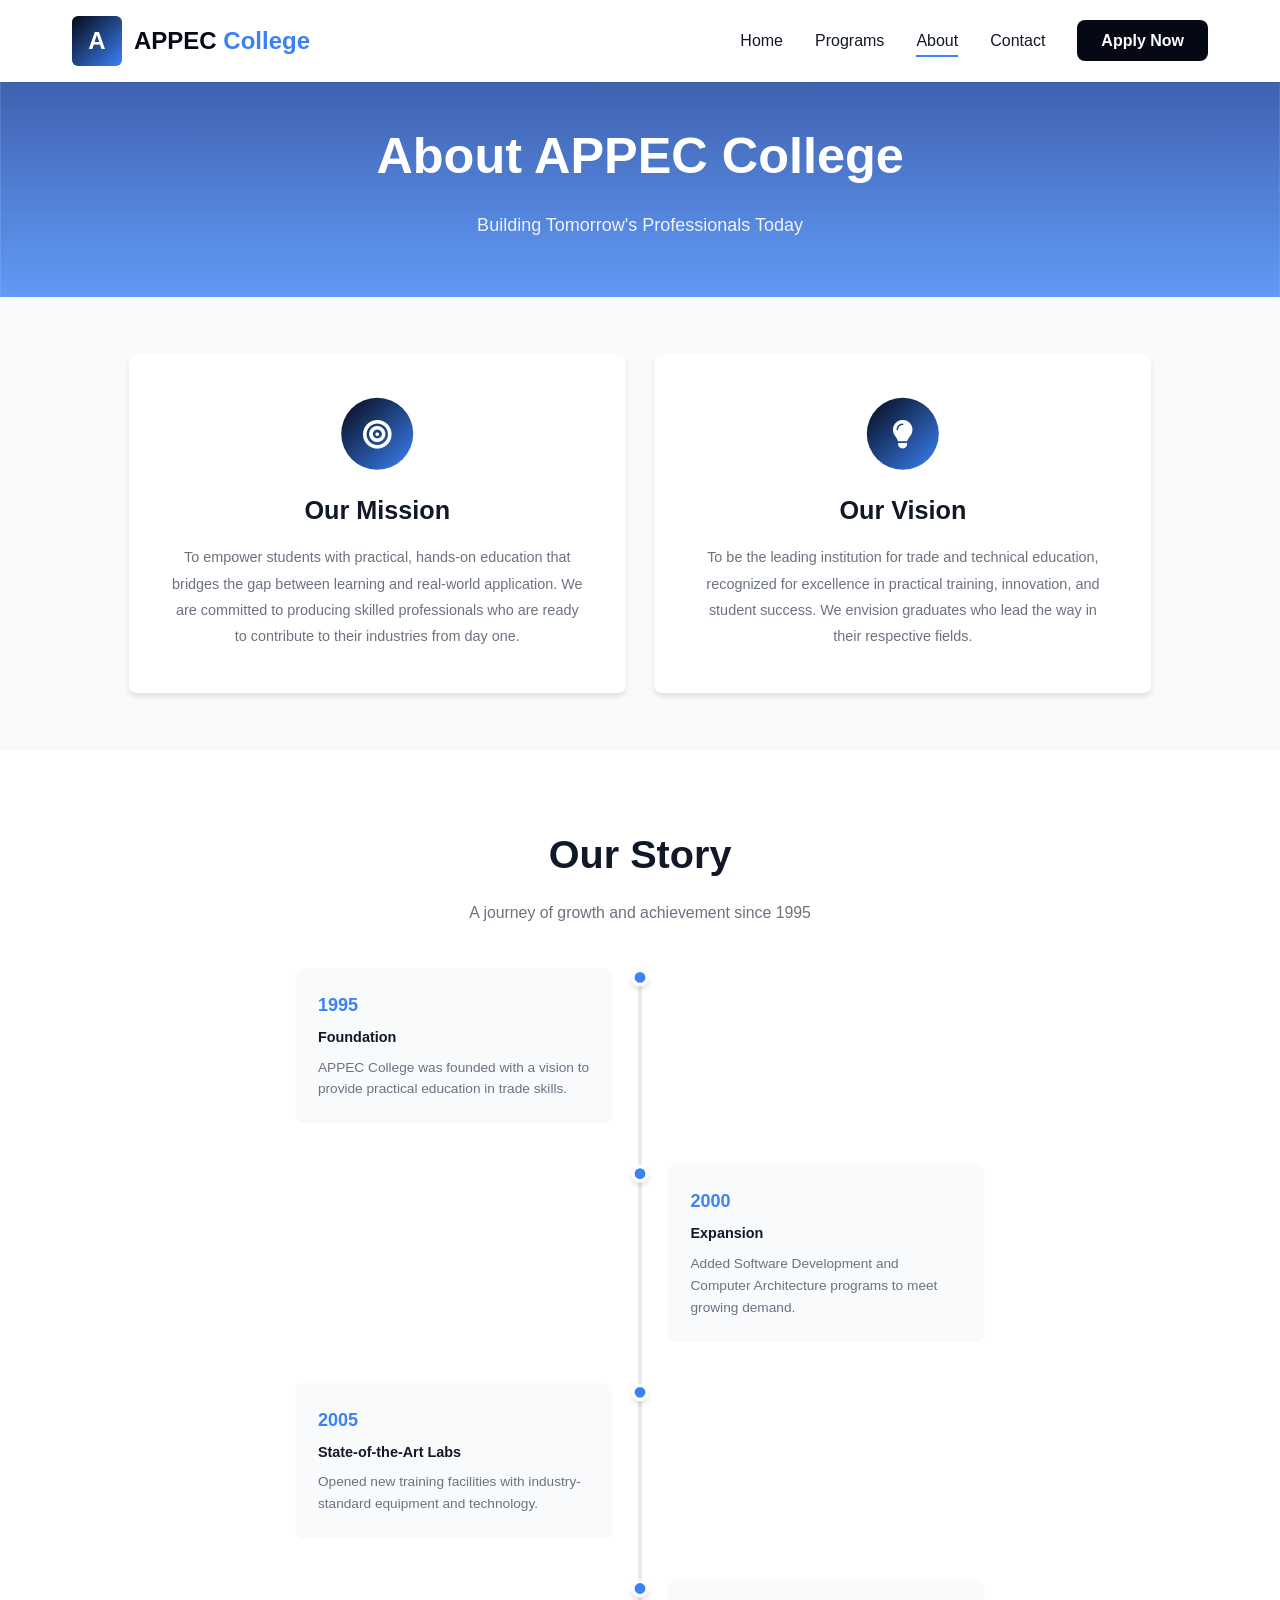
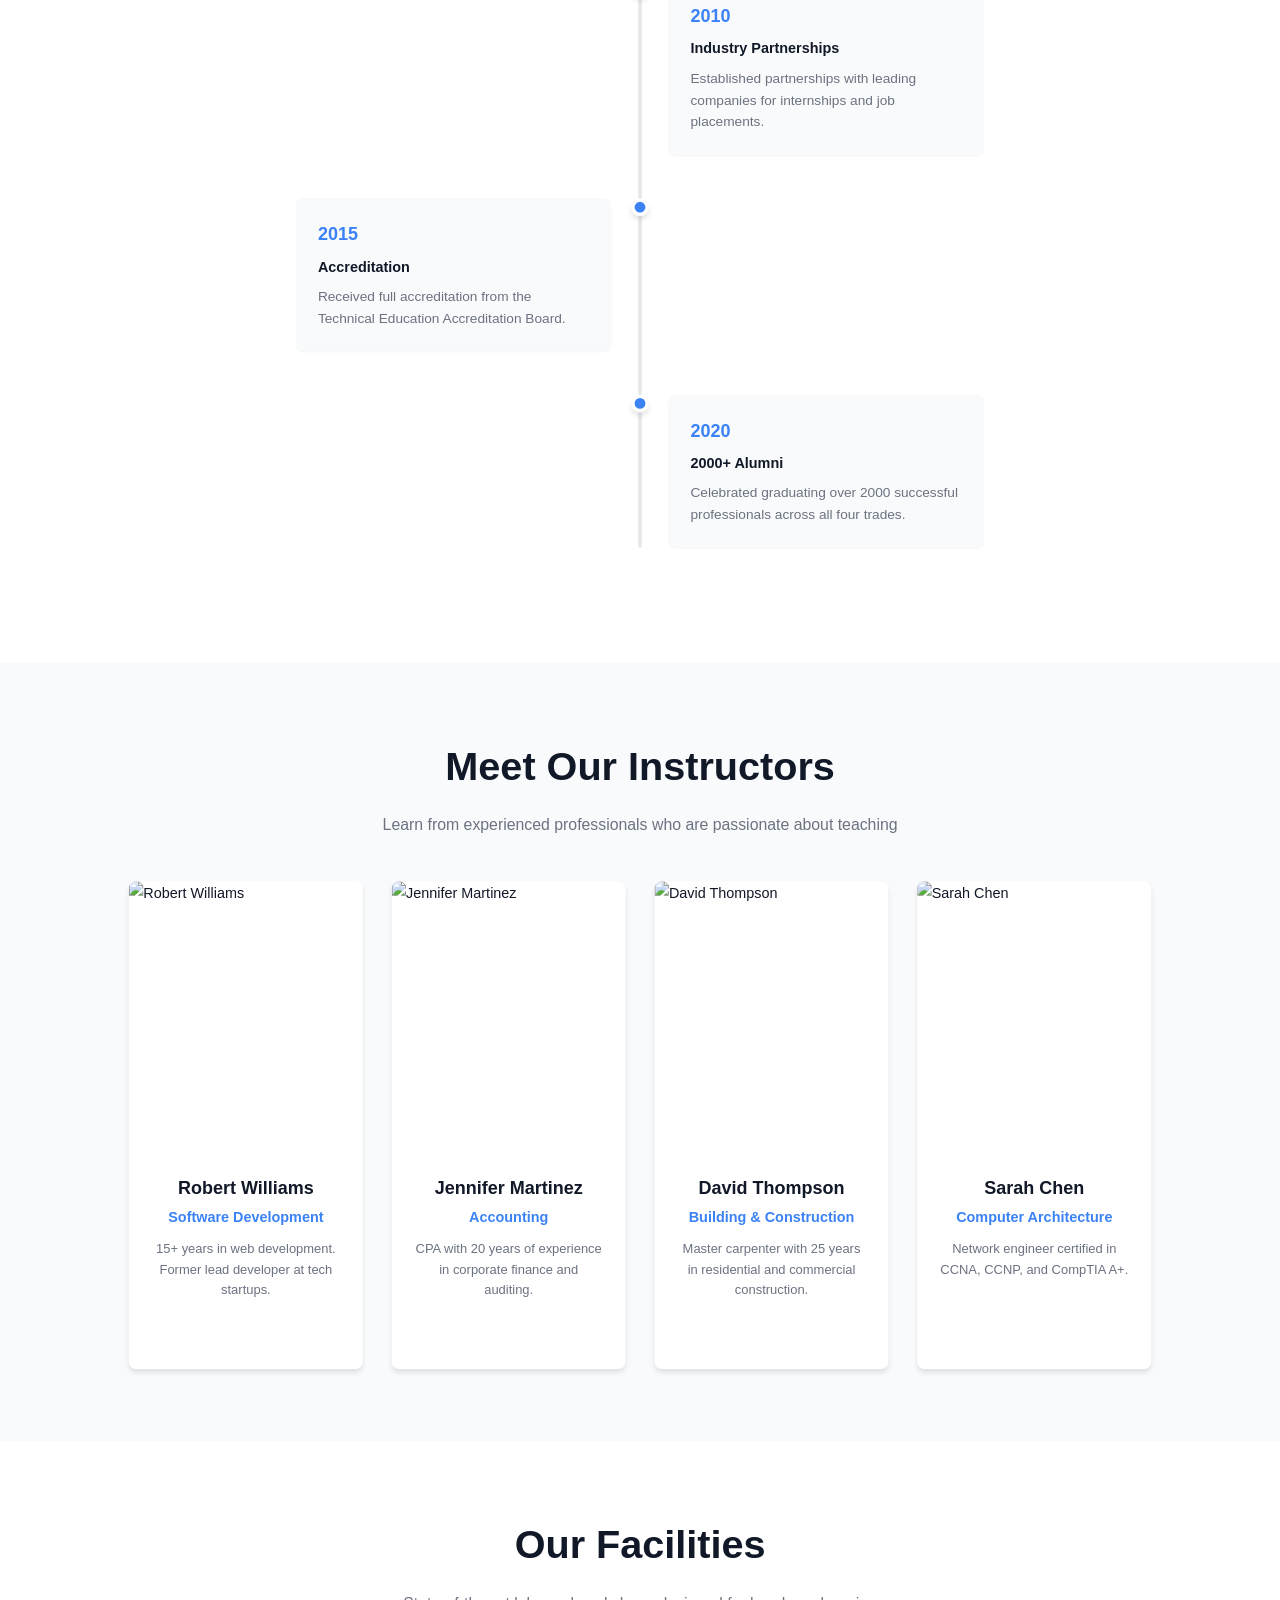
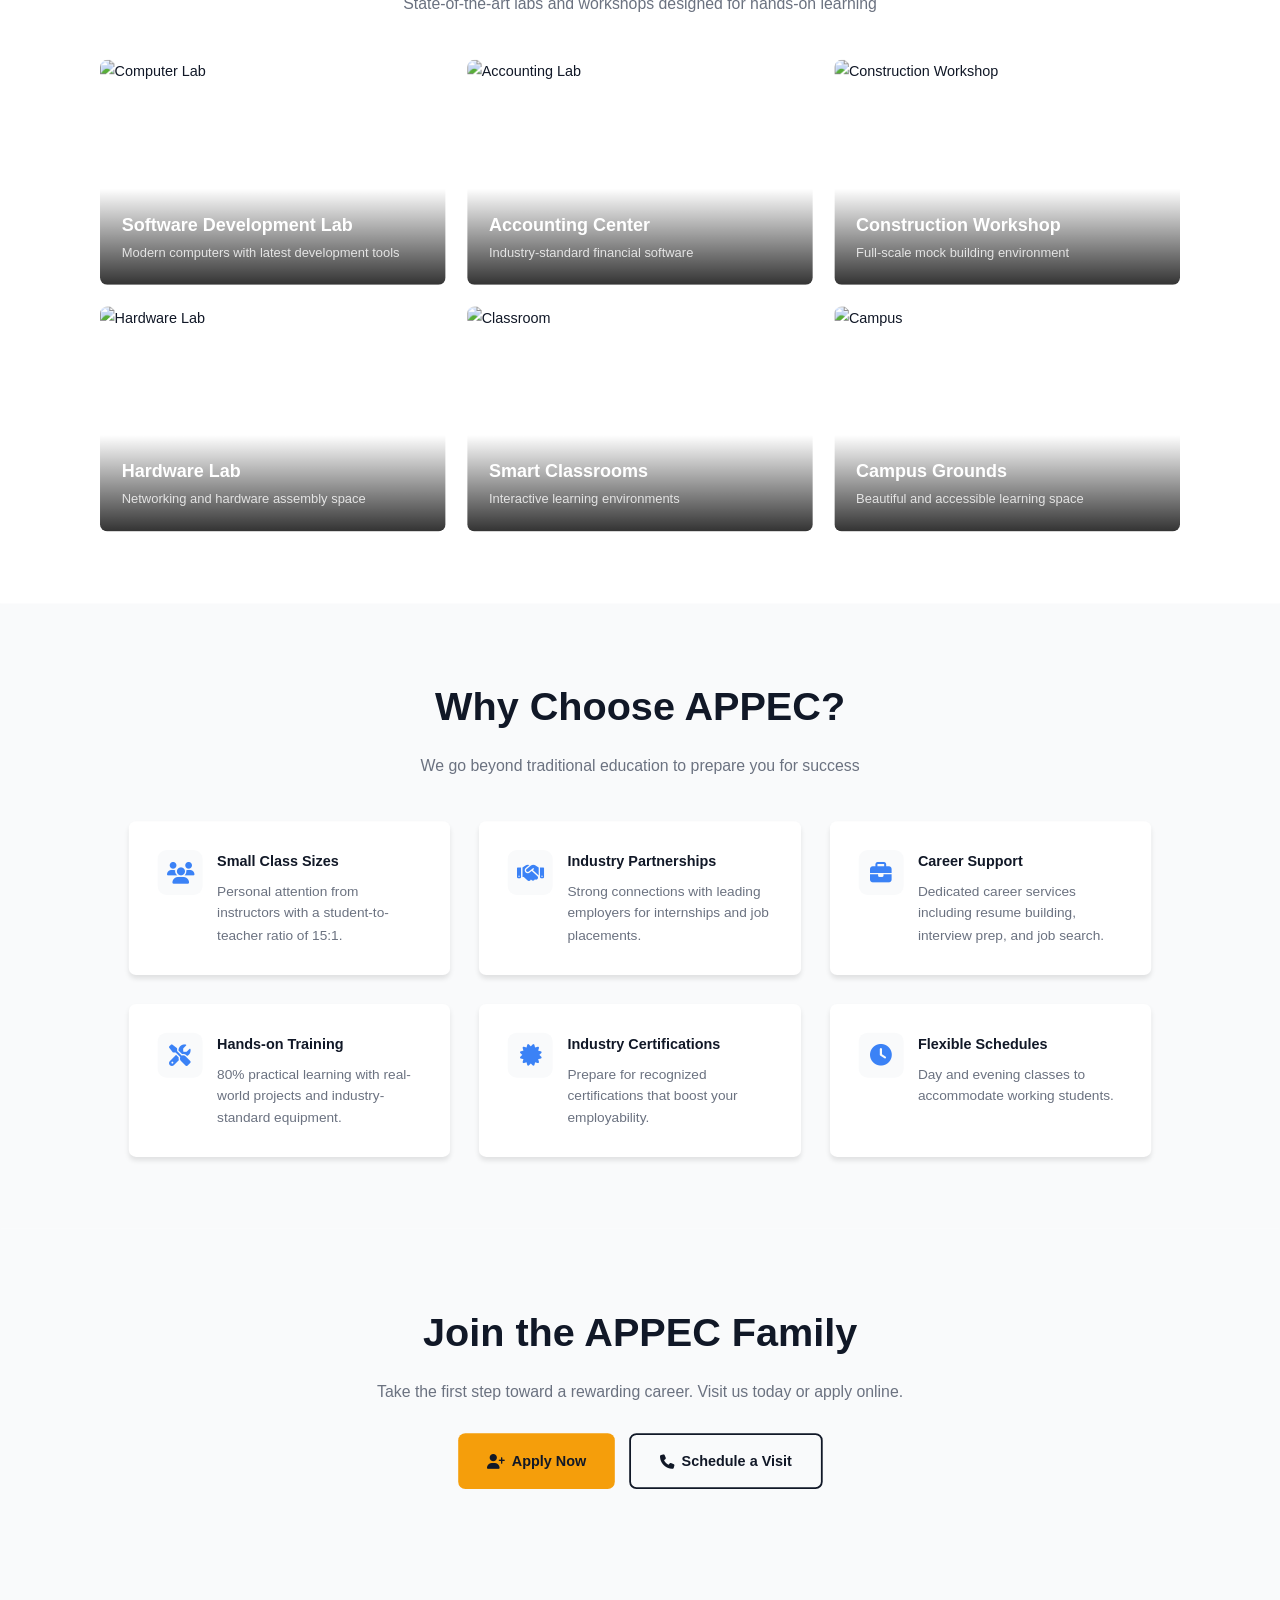
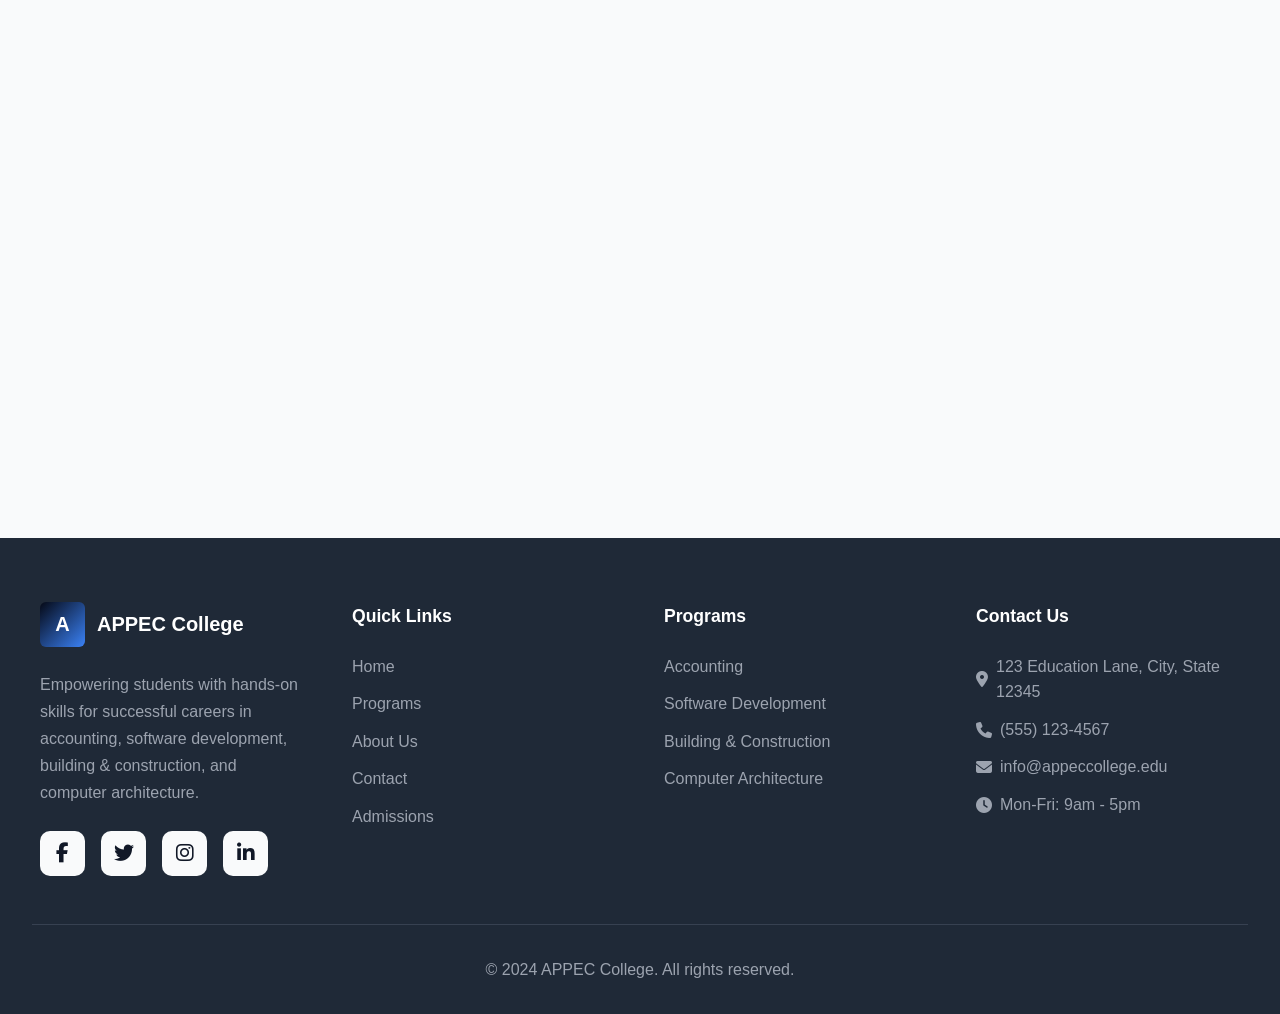
==== about.html @ 2f11b9ee "Add files via upload" ====
<!DOCTYPE html>
<html lang="en">
<head>
    <meta charset="UTF-8">
    <meta name="viewport" content="width=device-width, initial-scale=1.0">
    <title>About Us - APPEC College</title>
    <link rel="stylesheet" href="style.css">
    <link rel="stylesheet" href="https://cdnjs.cloudflare.com/ajax/libs/font-awesome/6.5.1/css/all.min.css">
</head>
<body>
    <!-- Navigation -->
    <nav class="navbar">
        <div class="nav-container">
            <a href="index.html" class="nav-logo">
                <div class="logo-icon">A</div>
                <span class="logo-text">APPEC <span>College</span></span>
            </a>
            <ul class="nav-menu">
                <li><a href="index.html" class="nav-link">Home</a></li>
                <li><a href="programs.html" class="nav-link">Programs</a></li>
                <li><a href="about.html" class="nav-link active">About</a></li>
                <li><a href="contact.html" class="nav-link">Contact</a></li>
                <li><a href="contact.html" class="nav-link nav-cta">Apply Now</a></li>
            </ul>
            <div class="hamburger">
                <span></span>
                <span></span>
                <span></span>
            </div>
        </div>
    </nav>

    <!-- Main Content -->
    <div class="main-content">
    <!-- Page Header -->
    <header class="page-header">
        <h1>About APPEC College</h1>
        <p>Building Tomorrow's Professionals Today</p>
    </header>

    <!-- Mission & Vision -->
    <section class="mission-vision">
        <div class="mv-card animate-on-scroll">
            <div class="mv-icon">
                <i class="fas fa-bullseye"></i>
            </div>
            <h3>Our Mission</h3>
            <p>To empower students with practical, hands-on education that bridges the gap between learning and real-world application. We are committed to producing skilled professionals who are ready to contribute to their industries from day one.</p>
        </div>
        <div class="mv-card animate-on-scroll">
            <div class="mv-icon">
                <i class="fas fa-lightbulb"></i>
            </div>
            <h3>Our Vision</h3>
            <p>To be the leading institution for trade and technical education, recognized for excellence in practical training, innovation, and student success. We envision graduates who lead the way in their respective fields.</p>
        </div>
    </section>

    <!-- Timeline Section -->
    <section class="timeline-section">
        <div class="section-header">
            <h2 class="section-title">Our Story</h2>
            <p class="section-subtitle">A journey of growth and achievement since 1995</p>
        </div>
        <div class="timeline">
            <div class="timeline-item animate-on-scroll">
                <div class="timeline-dot"></div>
                <div class="timeline-content">
                    <div class="timeline-year">1995</div>
                    <h4>Foundation</h4>
                    <p>APPEC College was founded with a vision to provide practical education in trade skills.</p>
                </div>
            </div>
            <div class="timeline-item animate-on-scroll">
                <div class="timeline-dot"></div>
                <div class="timeline-content">
                    <div class="timeline-year">2000</div>
                    <h4>Expansion</h4>
                    <p>Added Software Development and Computer Architecture programs to meet growing demand.</p>
                </div>
            </div>
            <div class="timeline-item animate-on-scroll">
                <div class="timeline-dot"></div>
                <div class="timeline-content">
                    <div class="timeline-year">2005</div>
                    <h4>State-of-the-Art Labs</h4>
                    <p>Opened new training facilities with industry-standard equipment and technology.</p>
                </div>
            </div>
            <div class="timeline-item animate-on-scroll">
                <div class="timeline-dot"></div>
                <div class="timeline-content">
                    <div class="timeline-year">2010</div>
                    <h4>Industry Partnerships</h4>
                    <p>Established partnerships with leading companies for internships and job placements.</p>
                </div>
            </div>
            <div class="timeline-item animate-on-scroll">
                <div class="timeline-dot"></div>
                <div class="timeline-content">
                    <div class="timeline-year">2015</div>
                    <h4>Accreditation</h4>
                    <p>Received full accreditation from the Technical Education Accreditation Board.</p>
                </div>
            </div>
            <div class="timeline-item animate-on-scroll">
                <div class="timeline-dot"></div>
                <div class="timeline-content">
                    <div class="timeline-year">2020</div>
                    <h4>2000+ Alumni</h4>
                    <p>Celebrated graduating over 2000 successful professionals across all four trades.</p>
                </div>
            </div>
        </div>
    </section>

    <!-- Team Section -->
    <section class="team-section">
        <div class="section-header">
            <h2 class="section-title">Meet Our Instructors</h2>
            <p class="section-subtitle">Learn from experienced professionals who are passionate about teaching</p>
        </div>
        <div class="team-grid">
            <!-- Instructor 1 -->
            <div class="team-card animate-on-scroll">
                <div class="team-image">
                    <img src="https://images.unsplash.com/photo-1560250097-0b93528c311a?w=400&q=80" alt="Robert Williams">
                </div>
                <div class="team-info">
                    <h4>Robert Williams</h4>
                    <p class="team-role">Software Development</p>
                    <p class="team-bio">15+ years in web development. Former lead developer at tech startups.</p>
                    <div class="team-social">
                        <a href="#"><i class="fab fa-linkedin-in"></i></a>
                        <a href="#"><i class="fas fa-envelope"></i></a>
                    </div>
                </div>
            </div>

            <!-- Instructor 2 -->
            <div class="team-card animate-on-scroll">
                <div class="team-image">
                    <img src="https://images.unsplash.com/photo-1573496359142-b8d87734a5a2?w=400&q=80" alt="Jennifer Martinez">
                </div>
                <div class="team-info">
                    <h4>Jennifer Martinez</h4>
                    <p class="team-role">Accounting</p>
                    <p class="team-bio">CPA with 20 years of experience in corporate finance and auditing.</p>
                    <div class="team-social">
                        <a href="#"><i class="fab fa-linkedin-in"></i></a>
                        <a href="#"><i class="fas fa-envelope"></i></a>
                    </div>
                </div>
            </div>

            <!-- Instructor 3 -->
            <div class="team-card animate-on-scroll">
                <div class="team-image">
                    <img src="https://images.unsplash.com/photo-1472099645785-5658abf4ff4e?w=400&q=80" alt="David Thompson">
                </div>
                <div class="team-info">
                    <h4>David Thompson</h4>
                    <p class="team-role">Building & Construction</p>
                    <p class="team-bio">Master carpenter with 25 years in residential and commercial construction.</p>
                    <div class="team-social">
                        <a href="#"><i class="fab fa-linkedin-in"></i></a>
                        <a href="#"><i class="fas fa-envelope"></i></a>
                    </div>
                </div>
            </div>

            <!-- Instructor 4 -->
            <div class="team-card animate-on-scroll">
                <div class="team-image">
                    <img src="https://images.unsplash.com/photo-1580489944761-15a19d654956?w=400&q=80" alt="Sarah Chen">
                </div>
                <div class="team-info">
                    <h4>Sarah Chen</h4>
                    <p class="team-role">Computer Architecture</p>
                    <p class="team-bio">Network engineer certified in CCNA, CCNP, and CompTIA A+.</p>
                    <div class="team-social">
                        <a href="#"><i class="fab fa-linkedin-in"></i></a>
                        <a href="#"><i class="fas fa-envelope"></i></a>
                    </div>
                </div>
            </div>
        </div>
    </section>

    <!-- Facilities Section -->
    <section class="facilities-section">
        <div class="section-header">
            <h2 class="section-title">Our Facilities</h2>
            <p class="section-subtitle">State-of-the-art labs and workshops designed for hands-on learning</p>
        </div>
        <div class="facilities-grid">
            <div class="facility-card animate-on-scroll">
                <img src="https://images.unsplash.com/photo-1517694712202-14dd9538aa97?w=600&q=80" alt="Computer Lab">
                <div class="facility-overlay">
                    <h4>Software Development Lab</h4>
                    <p>Modern computers with latest development tools</p>
                </div>
            </div>
            <div class="facility-card animate-on-scroll">
                <img src="https://images.unsplash.com/photo-1551288049-bebda4e38f71?w=600&q=80" alt="Accounting Lab">
                <div class="facility-overlay">
                    <h4>Accounting Center</h4>
                    <p>Industry-standard financial software</p>
                </div>
            </div>
            <div class="facility-card animate-on-scroll">
                <img src="https://images.unsplash.com/photo-1504307651254-35680f356dfd?w=600&q=80" alt="Construction Workshop">
                <div class="facility-overlay">
                    <h4>Construction Workshop</h4>
                    <p>Full-scale mock building environment</p>
                </div>
            </div>
            <div class="facility-card animate-on-scroll">
                <img src="https://images.unsplash.com/photo-1597872200969-2b65d56bd16b?w=600&q=80" alt="Hardware Lab">
                <div class="facility-overlay">
                    <h4>Hardware Lab</h4>
                    <p>Networking and hardware assembly space</p>
                </div>
            </div>
            <div class="facility-card animate-on-scroll">
                <img src="https://images.unsplash.com/photo-1522202176988-66273c2fd55f?w=600&q=80" alt="Classroom">
                <div class="facility-overlay">
                    <h4>Smart Classrooms</h4>
                    <p>Interactive learning environments</p>
                </div>
            </div>
            <div class="facility-card animate-on-scroll">
                <img src="https://images.unsplash.com/photo-1562774053-701939374585?w=600&q=80" alt="Campus">
                <div class="facility-overlay">
                    <h4>Campus Grounds</h4>
                    <p>Beautiful and accessible learning space</p>
                </div>
            </div>
        </div>
    </section>

    <!-- Why Choose APPEC -->
    <section class="why-choose">
        <div class="section-header">
            <h2 class="section-title">Why Choose APPEC?</h2>
            <p class="section-subtitle">We go beyond traditional education to prepare you for success</p>
        </div>
        <div class="why-grid">
            <div class="why-card animate-on-scroll">
                <div class="why-icon">
                    <i class="fas fa-users"></i>
                </div>
                <div class="why-content">
                    <h4>Small Class Sizes</h4>
                    <p>Personal attention from instructors with a student-to-teacher ratio of 15:1.</p>
                </div>
            </div>
            <div class="why-card animate-on-scroll">
                <div class="why-icon">
                    <i class="fas fa-handshake"></i>
                </div>
                <div class="why-content">
                    <h4>Industry Partnerships</h4>
                    <p>Strong connections with leading employers for internships and job placements.</p>
                </div>
            </div>
            <div class="why-card animate-on-scroll">
                <div class="why-icon">
                    <i class="fas fa-briefcase"></i>
                </div>
                <div class="why-content">
                    <h4>Career Support</h4>
                    <p>Dedicated career services including resume building, interview prep, and job search.</p>
                </div>
            </div>
            <div class="why-card animate-on-scroll">
                <div class="why-icon">
                    <i class="fas fa-tools"></i>
                </div>
                <div class="why-content">
                    <h4>Hands-on Training</h4>
                    <p>80% practical learning with real-world projects and industry-standard equipment.</p>
                </div>
            </div>
            <div class="why-card animate-on-scroll">
                <div class="why-icon">
                    <i class="fas fa-certificate"></i>
                </div>
                <div class="why-content">
                    <h4>Industry Certifications</h4>
                    <p>Prepare for recognized certifications that boost your employability.</p>
                </div>
            </div>
            <div class="why-card animate-on-scroll">
                <div class="why-icon">
                    <i class="fas fa-clock"></i>
                </div>
                <div class="why-content">
                    <h4>Flexible Schedules</h4>
                    <p>Day and evening classes to accommodate working students.</p>
                </div>
            </div>
        </div>
    </section>

    <!-- CTA Section -->
    <section class="section" style="background: var(--light-bg);">
        <div class="section-header">
            <h2 class="section-title">Join the APPEC Family</h2>
            <p class="section-subtitle">Take the first step toward a rewarding career. Visit us today or apply online.</p>
            <div style="margin-top: 2rem; display: flex; gap: 1rem; justify-content: center; flex-wrap: wrap;">
                <a href="contact.html" class="btn btn-primary">
                    <i class="fas fa-user-plus"></i> Apply Now
                </a>
                <a href="contact.html" class="btn btn-secondary" style="color: var(--text-dark); border-color: var(--text-dark);">
                    <i class="fas fa-phone"></i> Schedule a Visit
                </a>
            </div>
        </div>
    </section>
    </div>

    <!-- Footer -->
    <footer class="footer">
        <div class="footer-content">
            <div class="footer-about">
                <div class="footer-logo">
                    <div class="logo-icon">A</div>
                    <span class="logo-text">APPEC College</span>
                </div>
                <p>Empowering students with hands-on skills for successful careers in accounting, software development, building & construction, and computer architecture.</p>
                <div class="social-links">
                    <a href="#" class="social-link"><i class="fab fa-facebook-f"></i></a>
                    <a href="#" class="social-link"><i class="fab fa-twitter"></i></a>
                    <a href="#" class="social-link"><i class="fab fa-instagram"></i></a>
                    <a href="#" class="social-link"><i class="fab fa-linkedin-in"></i></a>
                </div>
            </div>
            <div class="footer-links">
                <h4>Quick Links</h4>
                <ul>
                    <li><a href="index.html">Home</a></li>
                    <li><a href="programs.html">Programs</a></li>
                    <li><a href="about.html">About Us</a></li>
                    <li><a href="contact.html">Contact</a></li>
                    <li><a href="contact.html">Admissions</a></li>
                </ul>
            </div>
            <div class="footer-links">
                <h4>Programs</h4>
                <ul>
                    <li><a href="programs.html#accounting">Accounting</a></li>
                    <li><a href="programs.html#software">Software Development</a></li>
                    <li><a href="programs.html#construction">Building & Construction</a></li>
                    <li><a href="programs.html#architecture">Computer Architecture</a></li>
                </ul>
            </div>
            <div class="footer-contact">
                <h4>Contact Us</h4>
                <p><i class="fas fa-map-marker-alt"></i> 123 Education Lane, City, State 12345</p>
                <p><i class="fas fa-phone"></i> (555) 123-4567</p>
                <p><i class="fas fa-envelope"></i> info@appeccollege.edu</p>
                <p><i class="fas fa-clock"></i> Mon-Fri: 9am - 5pm</p>
            </div>
        </div>
        <div class="footer-bottom">
            <p>&copy; 2024 APPEC College. All rights reserved.</p>
        </div>
    </footer>

    <script src="script.js"></script>
</body>
</html>
---- style.css ----
/* ========================================
   APPEC College - Global Styles
   ======================================== */

/* CSS Variables */
:root {
    --primary-color: #050916;
    --secondary-color: #3b82f6;
    --accent-color: #f59e0b;
    --success-color: #10b981;
    --danger-color: #ef4444;
    --dark-bg: #1f2937;
    --light-bg: #f9fafb;
    --white: #ffffff;
    --text-dark: #111827;
    --text-light: #6b7280;
    --border-color: #e5e7eb;
    --shadow-sm: 0 1px 2px rgba(0, 0, 0, 0.05);
    --shadow-md: 0 4px 6px rgba(0, 0, 0, 0.1);
    --shadow-lg: 0 10px 15px rgba(0, 0, 0, 0.1);
    --shadow-xl: 0 20px 25px rgba(0, 0, 0, 0.15);
    --transition: all 0.3s ease;
    --font-primary: 'Segoe UI', Tahoma, Geneva, Verdana, sans-serif;
    --max-width: 1200px;
}

/* Reset & Base */
* {
    margin: 0;
    padding: 0;
    box-sizing: border-box;
}

html {
    scroll-behavior: smooth;
}

/* Main content wrapper for scaling */
.main-content {
    transform: scale(0.9);
    transform-origin: top center;
    width: 111.11%; /* Inverse of 0.9 to fill the container */
    margin-left: -5.555%; /* Center the scaled content */
}

body {
    font-family: var(--font-primary);
    line-height: 1.6;
    color: var(--text-dark);
    background-color: var(--light-bg);
    overflow-x: hidden;
}

a {
    text-decoration: none;
    color: inherit;
    transition: var(--transition);
}

ul {
    list-style: none;
}

img {
    max-width: 100%;
    height: auto;
    display: block;
}

button, input, textarea, select {
    font-family: inherit;
    font-size: inherit;
}

/* ========================================
   Navigation
   ======================================== */
.navbar {
    position: fixed;
    top: 0;
    left: 0;
    right: 0;
    z-index: 1000;
    background: var(--white);
    box-shadow: var(--shadow-sm);
    transition: var(--transition);
}

.navbar.scrolled {
    box-shadow: var(--shadow-lg);
}

.nav-container {
    max-width: var(--max-width);
    margin: 0 auto;
    padding: 1rem 2rem;
    display: flex;
    justify-content: space-between;
    align-items: center;
}

.nav-logo {
    display: flex;
    align-items: center;
    gap: 0.75rem;
}

.logo-icon {
    width: 50px;
    height: 50px;
    background: linear-gradient(135deg, var(--primary-color), var(--secondary-color));
    border-radius: 6px;
    display: flex;
    align-items: center;
    justify-content: center;
    color: var(--white);
    font-weight: bold;
    font-size: 1.5rem;
}

.logo-text {
    font-size: 1.5rem;
    font-weight: 700;
    color: var(--primary-color);
}

.logo-text span {
    color: var(--secondary-color);
}

.nav-menu {
    display: flex;
    align-items: center;
    gap: 2rem;
}

.nav-link {
    font-weight: 500;
    color: var(--text-dark);
    position: relative;
    padding: 0.5rem 0;
}

.nav-link::after {
    content: '';
    position: absolute;
    bottom: 0;
    left: 0;
    width: 0;
    height: 2px;
    background: var(--secondary-color);
    transition: var(--transition);
}

.nav-link:hover::after,
.nav-link.active::after {
    width: 100%;
}

.nav-link:hover {
    color: var(--secondary-color);
}

.nav-cta {
    background: var(--primary-color);
    color: var(--white) !important;
    padding: 0.75rem 1.5rem;
    border-radius: 8px;
    font-weight: 600;
}

.nav-cta:hover {
    background: var(--secondary-color);
    transform: translateY(-2px);
}

.nav-cta::after {
    display: none;
}

/* Hamburger Menu */
.hamburger {
    display: none;
    flex-direction: column;
    gap: 5px;
    cursor: pointer;
    padding: 10px;
    z-index: 1001;
}

.hamburger span {
    width: 25px;
    height: 3px;
    background: var(--text-dark);
    border-radius: 3px;
    transition: var(--transition);
}

.hamburger.active span:nth-child(1) {
    transform: rotate(45deg) translate(5px, 5px);
}

.hamburger.active span:nth-child(2) {
    opacity: 0;
}

.hamburger.active span:nth-child(3) {
    transform: rotate(-45deg) translate(5px, -5px);
}

/* ========================================
   Hero Section
   ======================================== */
.hero {
    min-height: 100vh;
    position: relative;
    display: flex;
    align-items: center;
    justify-content: center;
    text-align: center;
    padding: 6rem 2rem 4rem;
    overflow: hidden;
}

/* Hero Background Slider */
.hero-slider {
    position: absolute;
    top: 0;
    left: 0;
    width: 100%;
    height: 100%;
    z-index: -1;
}

.hero-slide {
    position: absolute;
    top: 0;
    left: 0;
    width: 100%;
    height: 100%;
    background-size: cover;
    background-position: center;
    opacity: 0;
    animation: slideChange 12s infinite;
}

.hero-slide:nth-child(1) {
    animation-delay: 0s;
}

.hero-slide:nth-child(2) {
    animation-delay: 3s;
}

.hero-slide:nth-child(3) {
    animation-delay: 6s;
}

.hero-slide:nth-child(4) {
    animation-delay: 9s;
}

.hero-slide::after {
    content: '';
    position: absolute;
    top: 0;
    left: 0;
    width: 100%;
    height: 100%;
    background: linear-gradient(rgba(30, 58, 138, 0.85), rgba(59, 130, 246, 0.75));
}

@keyframes slideChange {
    0%, 25% {
        opacity: 1;
    }
    30%, 100% {
        opacity: 0;
    }
}

.hero-content {
    max-width: 900px;
    color: var(--white);
}

.hero-title {
    font-size: clamp(2.5rem, 5vw, 4rem);
    font-weight: 800;
    margin-bottom: 1.5rem;
    line-height: 1.2;
    animation: fadeInUp 0.8s ease;
}

.hero-subtitle {
    font-size: clamp(1.1rem, 2vw, 1.5rem);
    margin-bottom: 2.5rem;
    opacity: 0.95;
    animation: fadeInUp 0.8s ease 0.2s both;
}

.hero-buttons {
    display: flex;
    gap: 1rem;
    justify-content: center;
    flex-wrap: wrap;
    animation: fadeInUp 0.8s ease 0.4s both;
}

.btn {
    display: inline-flex;
    align-items: center;
    gap: 0.5rem;
    padding: 1rem 2rem;
    border-radius: 8px;
    font-weight: 600;
    font-size: 1rem;
    cursor: pointer;
    border: none;
    transition: var(--transition);
}

.btn-primary {
    background: var(--accent-color);
    color: var(--text-dark);
}

.btn-primary:hover {
    background: #d97706;
    transform: translateY(-3px);
    box-shadow: var(--shadow-lg);
}

.btn-secondary {
    background: transparent;
    color: var(--white);
    border: 2px solid var(--white);
}

.btn-secondary:hover {
    background: var(--white);
    color: var(--primary-color);
    transform: translateY(-3px);
}

/* ========================================
   Animations
   ======================================== */
@keyframes fadeInUp {
    from {
        opacity: 0;
        transform: translateY(30px);
    }
    to {
        opacity: 1;
        transform: translateY(0);
    }
}

@keyframes fadeIn {
    from {
        opacity: 0;
    }
    to {
        opacity: 1;
    }
}

@keyframes scaleIn {
    from {
        opacity: 0;
        transform: scale(0.8);
    }
    to {
        opacity: 1;
        transform: scale(1);
    }
}

@keyframes float {
    0%, 100% {
        transform: translateY(0);
    }
    50% {
        transform: translateY(-10px);
    }
}

@keyframes pulse {
    0%, 100% {
        transform: scale(1);
    }
    50% {
        transform: scale(1.05);
    }
}

@keyframes shimmer {
    0% {
        background-position: -200% 0;
    }
    100% {
        background-position: 200% 0;
    }
}

/* Image hover animation */
.img-hover-zoom {
    overflow: hidden;
}

.img-hover-zoom img {
    transition: transform 0.5s ease;
}

.img-hover-zoom:hover img {
    transform: scale(1.1);
}

/* Image entrance animation */
.img-animate {
    animation: scaleIn 0.6s ease forwards;
    opacity: 0;
}

.img-animate-delay-1 {
    animation-delay: 0.2s;
}

.img-animate-delay-2 {
    animation-delay: 0.4s;
}

.img-animate-delay-3 {
    animation-delay: 0.6s;
}

.img-animate-delay-4 {
    animation-delay: 0.8s;
}

/* Author image animation */
.author-image {
    transition: var(--transition);
}

.author-image:hover {
    transform: scale(1.1);
    box-shadow: 0 8px 20px rgba(0, 0, 0, 0.2);
}

/* Trade card image animation */
.trade-icon {
    transition: var(--transition);
}

.trade-card:hover .trade-icon {
    animation: pulse 0.5s ease;
}

/* Hero content animation */
.hero-content {
    animation: fadeInUp 0.8s ease;
}

/* Section animations */
.section-header {
    animation: fadeInUp 0.6s ease;
}

.trade-card {
    animation: fadeInUp 0.6s ease backwards;
}

.trade-card:nth-child(1) { animation-delay: 0.1s; }
.trade-card:nth-child(2) { animation-delay: 0.2s; }
.trade-card:nth-child(3) { animation-delay: 0.3s; }
.trade-card:nth-child(4) { animation-delay: 0.4s; }

/* Testimonial image animation */
.testimonial-card {
    animation: fadeIn 0.6s ease;
}

.author-image {
    animation: scaleIn 0.5s ease backwards;
}

/* Stats animation */
.stat-item {
    animation: fadeInUp 0.6s ease backwards;
}

.stat-item:nth-child(1) { animation-delay: 0.1s; }
.stat-item:nth-child(2) { animation-delay: 0.2s; }
.stat-item:nth-child(3) { animation-delay: 0.3s; }
.stat-item:nth-child(4) { animation-delay: 0.4s; }

/* ========================================
   Trade Cards
   ======================================== */
.section {
    padding: 5rem 2rem;
}

.section-header {
    text-align: center;
    max-width: 700px;
    margin: 0 auto 3rem;
}

.section-title {
    font-size: clamp(2rem, 4vw, 2.75rem);
    color: var(--text-dark);
    margin-bottom: 1rem;
}

.section-subtitle {
    color: var(--text-light);
    font-size: 1.1rem;
}

.trade-cards {
    max-width: var(--max-width);
    margin: 0 auto;
    display: grid;
    grid-template-columns: repeat(auto-fit, minmax(280px, 1fr));
    gap: 2rem;
}

.trade-card {
    background: var(--white);
    border-radius: 8px;
    padding: 2rem;
    text-align: center;
    box-shadow: var(--shadow-md);
    transition: var(--transition);
    cursor: pointer;
    position: relative;
    overflow: hidden;
}

.trade-card::before {
    content: '';
    position: absolute;
    top: 0;
    left: 0;
    right: 0;
    height: 4px;
    background: linear-gradient(90deg, var(--primary-color), var(--secondary-color));
    transform: scaleX(0);
    transition: var(--transition);
}

.trade-card:hover {
    transform: translateY(-10px) scale(1.02);
    box-shadow: var(--shadow-xl);
}

.trade-card:hover::before {
    transform: scaleX(1);
}

.trade-icon {
    width: 80px;
    height: 80px;
    margin: 0 auto 1.5rem;
    background: var(--light-bg);
    border-radius: 50%;
    display: flex;
    align-items: center;
    justify-content: center;
    font-size: 2rem;
    transition: var(--transition);
}

.trade-card:hover .trade-icon {
    background: var(--primary-color);
    color: var(--white);
}

.trade-card.accounting .trade-icon { color: #059669; }
.trade-card.software .trade-icon { color: #7c3aed; }
.trade-card.construction .trade-icon { color: #dc2626; }
.trade-card.architecture .trade-icon { color: #0891b2; }

.trade-card:hover .trade-icon {
    background: var(--primary-color);
    color: var(--white) !important;
}

.trade-name {
    font-size: 1.5rem;
    font-weight: 700;
    margin-bottom: 0.75rem;
    color: var(--text-dark);
}

.trade-tagline {
    color: var(--text-light);
    margin-bottom: 1.5rem;
}

.trade-link {
    color: var(--secondary-color);
    font-weight: 600;
    display: inline-flex;
    align-items: center;
    gap: 0.5rem;
}

.trade-link:hover {
    gap: 0.75rem;
}

/* ========================================
   Testimonials
   ======================================== */
.testimonials {
    background: var(--white);
}

.testimonial-slider {
    max-width: 900px;
    margin: 0 auto;
    position: relative;
    overflow: hidden;
}

.testimonial-track {
    display: flex;
    transition: transform 0.5s ease;
}

.testimonial-card {
    min-width: 100%;
    padding: 3rem;
    text-align: center;
}

.testimonial-content {
    background: var(--light-bg);
    border-radius: 8px;
    padding: 2.5rem;
    position: relative;
}

.testimonial-content::before {
    content: '"';
    font-size: 6rem;
    color: var(--secondary-color);
    opacity: 0.2;
    position: absolute;
    top: 0;
    left: 2rem;
    font-family: Georgia, serif;
}

.testimonial-text {
    font-size: 1.25rem;
    color: var(--text-dark);
    font-style: italic;
    margin-bottom: 1.5rem;
    position: relative;
    z-index: 1;
}

.testimonial-author {
    display: flex;
    align-items: center;
    justify-content: center;
    gap: 1rem;
}

.author-image {
    width: 60px;
    height: 60px;
    border-radius: 50%;
    object-fit: cover;
    border: 3px solid var(--secondary-color);
}

.author-info h4 {
    font-size: 1.1rem;
    color: var(--text-dark);
}

.author-info span {
    color: var(--secondary-color);
    font-size: 0.9rem;
}

.testimonial-controls {
    display: flex;
    justify-content: center;
    gap: 1rem;
    margin-top: 2rem;
}

.testimonial-dot {
    width: 12px;
    height: 12px;
    border-radius: 50%;
    background: var(--border-color);
    cursor: pointer;
    transition: var(--transition);
}

.testimonial-dot.active {
    background: var(--secondary-color);
    transform: scale(1.2);
}

/* ========================================
   Trade Gallery Section
   ======================================== */
.trade-gallery {
    background: var(--white);
}

.gallery-grid {
    max-width: var(--max-width);
    margin: 0 auto;
    display: grid;
    grid-template-columns: repeat(auto-fit, minmax(250px, 1fr));
    gap: 1.5rem;
}

.gallery-item {
    position: relative;
    border-radius: 8px;
    overflow: hidden;
    height: 250px;
    cursor: pointer;
}

.gallery-item img {
    width: 100%;
    height: 100%;
    object-fit: cover;
    transition: transform 0.5s ease;
}

.gallery-item:hover img {
    transform: scale(1.1);
}

.gallery-overlay {
    position: absolute;
    bottom: 0;
    left: 0;
    right: 0;
    background: linear-gradient(transparent, rgba(0, 0, 0, 0.8));
    padding: 1.5rem;
    color: var(--white);
    transform: translateY(100%);
    transition: transform 0.3s ease;
}

.gallery-item:hover .gallery-overlay {
    transform: translateY(0);
}

.gallery-overlay h4 {
    font-size: 1.25rem;
    margin-bottom: 0.25rem;
}

/* ========================================
   Stats Section
   ======================================== */
.stats {
    background: linear-gradient(135deg, var(--primary-color), var(--secondary-color));
    padding: 4rem 2rem;
}

.stats-grid {
    max-width: var(--max-width);
    margin: 0 auto;
    display: grid;
    grid-template-columns: repeat(auto-fit, minmax(200px, 1fr));
    gap: 2rem;
    text-align: center;
}

.stat-item {
    color: var(--white);
}

.stat-icon {
    font-size: 2.5rem;
    margin-bottom: 1rem;
    opacity: 0.9;
}

.stat-number {
    font-size: 3rem;
    font-weight: 800;
    margin-bottom: 0.5rem;
}

.stat-label {
    font-size: 1.1rem;
    opacity: 0.9;
}

/* ========================================
   Programs Page
   ======================================== */
.page-header {
    background: linear-gradient(rgba(30, 58, 138, 0.9), rgba(59, 130, 246, 0.8)),
                url('https://images.unsplash.com/photo-1517694712202-14dd9538aa97?w=1920&q=80') center/cover;
    padding: 8rem 2rem 4rem;
    text-align: center;
    color: var(--white);
}

.page-header h1 {
    font-size: clamp(2.5rem, 5vw, 3.5rem);
    margin-bottom: 1rem;
}

.page-header p {
    font-size: 1.25rem;
    opacity: 0.9;
}

.programs-section {
    max-width: var(--max-width);
    margin: 0 auto;
    padding: 4rem 2rem;
}

.program-card {
    background: var(--white);
    border-radius: 8px;
    overflow: hidden;
    box-shadow: var(--shadow-lg);
    margin-bottom: 4rem;
}

.program-card:nth-child(even) {
    direction: rtl;
}

.program-card:nth-child(even) > * {
    direction: ltr;
}

.program-header {
    display: grid;
    grid-template-columns: 1fr 1fr;
    gap: 0;
}

.program-image {
    height: 400px;
    overflow: hidden;
}

.program-image img {
    width: 100%;
    height: 100%;
    object-fit: cover;
    transition: var(--transition);
}

.program-card:hover .program-image img {
    transform: scale(1.05);
}

.program-content {
    padding: 3rem;
}

.program-title {
    display: flex;
    align-items: center;
    gap: 1rem;
    font-size: 2rem;
    margin-bottom: 1.5rem;
    color: var(--text-dark);
}

.program-icon {
    width: 60px;
    height: 60px;
    background: var(--light-bg);
    border-radius: 8px;
    display: flex;
    align-items: center;
    justify-content: center;
    font-size: 1.75rem;
}

.program-description {
    color: var(--text-light);
    margin-bottom: 2rem;
    line-height: 1.8;
}

/* Accordion */
.accordion {
    margin-bottom: 2rem;
}

.accordion-item {
    border: 1px solid var(--border-color);
    border-radius: 8px;
    margin-bottom: 0.75rem;
    overflow: hidden;
}

.accordion-header {
    background: var(--light-bg);
    padding: 1rem 1.5rem;
    cursor: pointer;
    display: flex;
    justify-content: space-between;
    align-items: center;
    font-weight: 600;
    transition: var(--transition);
}

.accordion-header:hover {
    background: var(--border-color);
}

.accordion-icon {
    transition: var(--transition);
}

.accordion-item.active .accordion-icon {
    transform: rotate(180deg);
}

.accordion-content {
    max-height: 0;
    overflow: hidden;
    transition: max-height 0.3s ease;
}

.accordion-item.active .accordion-content {
    max-height: 500px;
}

.accordion-body {
    padding: 1.5rem;
}

.accordion-body ul {
    list-style: disc;
    padding-left: 1.5rem;
}

.accordion-body li {
    margin-bottom: 0.5rem;
    color: var(--text-light);
}

/* Program Highlights */
.program-highlights {
    display: flex;
    flex-wrap: wrap;
    gap: 1rem;
    margin-bottom: 2rem;
}

.highlight-item {
    display: flex;
    align-items: center;
    gap: 0.5rem;
    background: var(--light-bg);
    padding: 0.5rem 1rem;
    border-radius: 8px;
    font-size: 0.9rem;
    color: var(--text-dark);
}

.highlight-item i {
    color: var(--success-color);
}

.btn-apply {
    background: var(--primary-color);
    color: var(--white);
    padding: 1rem 2rem;
    border-radius: 8px;
    font-weight: 600;
    display: inline-flex;
    align-items: center;
    gap: 0.5rem;
    transition: var(--transition);
}

.btn-apply:hover {
    background: var(--secondary-color);
    transform: translateY(-2px);
}

/* ========================================
   About Page
   ======================================== */
.mission-vision {
    max-width: var(--max-width);
    margin: 0 auto;
    padding: 4rem 2rem;
    display: grid;
    grid-template-columns: repeat(auto-fit, minmax(300px, 1fr));
    gap: 2rem;
}

.mv-card {
    background: var(--white);
    padding: 3rem;
    border-radius: 8px;
    box-shadow: var(--shadow-md);
    text-align: center;
}

.mv-icon {
    width: 80px;
    height: 80px;
    margin: 0 auto 1.5rem;
    background: linear-gradient(135deg, var(--primary-color), var(--secondary-color));
    border-radius: 50%;
    display: flex;
    align-items: center;
    justify-content: center;
    font-size: 2rem;
    color: var(--white);
}

.mv-card h3 {
    font-size: 1.75rem;
    margin-bottom: 1rem;
    color: var(--text-dark);
}

.mv-card p {
    color: var(--text-light);
    line-height: 1.8;
}

/* Timeline */
.timeline-section {
    background: var(--white);
    padding: 5rem 2rem;
}

.timeline {
    max-width: 800px;
    margin: 0 auto;
    position: relative;
}

.timeline::before {
    content: '';
    position: absolute;
    left: 50%;
    transform: translateX(-50%);
    width: 4px;
    height: 100%;
    background: var(--border-color);
}

.timeline-item {
    display: flex;
    justify-content: flex-end;
    padding-right: calc(50% + 2rem);
    margin-bottom: 3rem;
    position: relative;
}

.timeline-item:nth-child(even) {
    justify-content: flex-start;
    padding-right: 0;
    padding-left: calc(50% + 2rem);
}

.timeline-dot {
    position: absolute;
    left: 50%;
    transform: translateX(-50%);
    width: 20px;
    height: 20px;
    background: var(--secondary-color);
    border-radius: 50%;
    border: 4px solid var(--white);
    box-shadow: var(--shadow-md);
}

.timeline-content {
    background: var(--light-bg);
    padding: 1.5rem;
    border-radius: 8px;
    max-width: 350px;
    box-shadow: var(--shadow-sm);
}

.timeline-year {
    font-size: 1.25rem;
    font-weight: 700;
    color: var(--secondary-color);
    margin-bottom: 0.5rem;
}

.timeline-content h4 {
    margin-bottom: 0.5rem;
    color: var(--text-dark);
}

.timeline-content p {
    color: var(--text-light);
    font-size: 0.95rem;
}

/* Team */
.team-section {
    max-width: var(--max-width);
    margin: 0 auto;
    padding: 5rem 2rem;
}

.team-grid {
    display: grid;
    grid-template-columns: repeat(auto-fit, minmax(250px, 1fr));
    gap: 2rem;
}

.team-card {
    background: var(--white);
    border-radius: 8px;
    overflow: hidden;
    box-shadow: var(--shadow-md);
    transition: var(--transition);
}

.team-card:hover {
    transform: translateY(-10px);
    box-shadow: var(--shadow-xl);
}

.team-image {
    height: 300px;
    overflow: hidden;
}

.team-image img {
    width: 100%;
    height: 100%;
    object-fit: cover;
    transition: var(--transition);
}

.team-card:hover .team-image img {
    transform: scale(1.05);
}

.team-info {
    padding: 1.5rem;
    text-align: center;
}

.team-info h4 {
    font-size: 1.25rem;
    margin-bottom: 0.25rem;
}

.team-role {
    color: var(--secondary-color);
    font-weight: 600;
    margin-bottom: 0.75rem;
}

.team-bio {
    color: var(--text-light);
    font-size: 0.9rem;
    margin-bottom: 1rem;
}

.team-social {
    display: flex;
    justify-content: center;
    gap: 1rem;
    opacity: 0;
    transform: translateY(10px);
    transition: var(--transition);
}

.team-card:hover .team-social {
    opacity: 1;
    transform: translateY(0);
}

.team-social a {
    width: 36px;
    height: 36px;
    background: var(--light-bg);
    border-radius: 50%;
    display: flex;
    align-items: center;
    justify-content: center;
    color: var(--text-dark);
    transition: var(--transition);
}

.team-social a:hover {
    background: var(--secondary-color);
    color: var(--white);
}

/* Facilities */
.facilities-section {
    background: var(--white);
    padding: 5rem 2rem;
}

.facilities-grid {
    max-width: var(--max-width);
    margin: 0 auto;
    display: grid;
    grid-template-columns: repeat(auto-fit, minmax(300px, 1fr));
    gap: 1.5rem;
}

.facility-card {
    position: relative;
    border-radius: 8px;
    overflow: hidden;
    height: 250px;
}

.facility-card img {
    width: 100%;
    height: 100%;
    object-fit: cover;
    transition: var(--transition);
}

.facility-card:hover img {
    transform: scale(1.1);
}

.facility-overlay {
    position: absolute;
    bottom: 0;
    left: 0;
    right: 0;
    background: linear-gradient(transparent, rgba(0, 0, 0, 0.8));
    padding: 1.5rem;
    color: var(--white);
}

.facility-overlay h4 {
    font-size: 1.25rem;
    margin-bottom: 0.25rem;
}

.facility-overlay p {
    opacity: 0.8;
    font-size: 0.9rem;
}

/* Why Choose Us */
.why-choose {
    max-width: var(--max-width);
    margin: 0 auto;
    padding: 5rem 2rem;
}

.why-grid {
    display: grid;
    grid-template-columns: repeat(auto-fit, minmax(280px, 1fr));
    gap: 2rem;
}

.why-card {
    background: var(--white);
    padding: 2rem;
    border-radius: 8px;
    box-shadow: var(--shadow-md);
    display: flex;
    gap: 1rem;
    transition: var(--transition);
}

.why-card:hover {
    transform: translateY(-5px);
    box-shadow: var(--shadow-lg);
}

.why-icon {
    width: 50px;
    height: 50px;
    background: var(--light-bg);
    border-radius: 10px;
    display: flex;
    align-items: center;
    justify-content: center;
    font-size: 1.5rem;
    color: var(--secondary-color);
    flex-shrink: 0;
}

.why-content h4 {
    margin-bottom: 0.5rem;
    color: var(--text-dark);
}

.why-content p {
    color: var(--text-light);
    font-size: 0.95rem;
}

/* ========================================
   Contact Page
   ======================================== */
.contact-section {
    max-width: var(--max-width);
    margin: 0 auto;
    padding: 4rem 2rem;
    display: grid;
    grid-template-columns: 1fr 1fr;
    gap: 3rem;
}

.contact-form-wrapper {
    background: var(--white);
    padding: 2.5rem;
    border-radius: 8px;
    box-shadow: var(--shadow-lg);
}

.contact-form-wrapper h2 {
    font-size: 1.75rem;
    margin-bottom: 0.5rem;
    color: var(--text-dark);
}

.contact-form-wrapper > p {
    color: var(--text-light);
    margin-bottom: 2rem;
}

.form-group {
    margin-bottom: 1.5rem;
}

.form-group label {
    display: block;
    margin-bottom: 0.5rem;
    font-weight: 600;
    color: var(--text-dark);
}

.form-group input,
.form-group select,
.form-group textarea {
    width: 100%;
    padding: 0.875rem 1rem;
    border: 2px solid var(--border-color);
    border-radius: 8px;
    transition: var(--transition);
    background: var(--light-bg);
}

.form-group input:focus,
.form-group select:focus,
.form-group textarea:focus {
    outline: none;
    border-color: var(--secondary-color);
    background: var(--white);
}

.form-group textarea {
    min-height: 150px;
    resize: vertical;
}

.form-group.error input,
.form-group.error select,
.form-group.error textarea {
    border-color: var(--danger-color);
}

.error-message {
    color: var(--danger-color);
    font-size: 0.875rem;
    margin-top: 0.25rem;
    display: none;
}

.form-group.error .error-message {
    display: block;
}

.form-success {
    background: #d1fae5;
    color: #065f46;
    padding: 1rem;
    border-radius: 8px;
    margin-bottom: 1.5rem;
    display: none;
}

.form-success.show {
    display: block;
}

/* Contact Info */
.contact-info {
    display: flex;
    flex-direction: column;
    gap: 2rem;
}

.contact-card {
    background: var(--white);
    padding: 2rem;
    border-radius: 8px;
    box-shadow: var(--shadow-md);
}

.contact-card h3 {
    font-size: 1.5rem;
    margin-bottom: 1.5rem;
    color: var(--text-dark);
}

.contact-items {
    display: flex;
    flex-direction: column;
    gap: 1.25rem;
}

.contact-item {
    display: flex;
    align-items: flex-start;
    gap: 1rem;
}

.contact-icon {
    width: 45px;
    height: 45px;
    background: var(--light-bg);
    border-radius: 10px;
    display: flex;
    align-items: center;
    justify-content: center;
    font-size: 1.25rem;
    color: var(--secondary-color);
    flex-shrink: 0;
}

.contact-details h4 {
    font-size: 1rem;
    margin-bottom: 0.25rem;
    color: var(--text-dark);
}

.contact-details p {
    color: var(--text-light);
    font-size: 0.95rem;
}

.contact-details a {
    color: var(--secondary-color);
}

.contact-details a:hover {
    text-decoration: underline;
}

/* Social Links */
.social-links {
    display: flex;
    gap: 1rem;
    margin-top: 1rem;
}

.social-link {
    width: 45px;
    height: 45px;
    background: var(--light-bg);
    border-radius: 10px;
    display: flex;
    align-items: center;
    justify-content: center;
    font-size: 1.25rem;
    color: var(--text-dark);
    transition: var(--transition);
}

.social-link:hover {
    background: var(--secondary-color);
    color: var(--white);
    transform: translateY(-3px);
}

/* Map */
.map-section {
    padding: 0 2rem 4rem;
    max-width: var(--max-width);
    margin: 0 auto;
}

.map-container {
    border-radius: 8px;
    overflow: hidden;
    box-shadow: var(--shadow-lg);
    height: 400px;
}

.map-container iframe {
    width: 100%;
    height: 100%;
    border: none;
}

/* ========================================
   Footer
   ======================================== */
.footer {
    background: var(--dark-bg);
    color: var(--white);
    padding: 4rem 2rem 2rem;
}

.footer-content {
    max-width: var(--max-width);
    margin: 0 auto;
    display: grid;
    grid-template-columns: repeat(auto-fit, minmax(250px, 1fr));
    gap: 3rem;
    margin-bottom: 3rem;
}

.footer-logo {
    display: flex;
    align-items: center;
    gap: 0.75rem;
    margin-bottom: 1.5rem;
}

.footer-logo .logo-icon {
    width: 45px;
    height: 45px;
    font-size: 1.25rem;
}

.footer-logo .logo-text {
    color: var(--white);
    font-size: 1.25rem;
}

.footer-about p {
    color: #9ca3af;
    line-height: 1.7;
    margin-bottom: 1.5rem;
}

.footer-links h4,
.footer-contact h4,
.footer-social h4 {
    font-size: 1.1rem;
    margin-bottom: 1.5rem;
    color: var(--white);
}

.footer-links ul {
    display: flex;
    flex-direction: column;
    gap: 0.75rem;
}

.footer-links a {
    color: #9ca3af;
    transition: var(--transition);
}

.footer-links a:hover {
    color: var(--white);
    padding-left: 0.5rem;
}

.footer-contact p {
    color: #9ca3af;
    margin-bottom: 0.75rem;
    display: flex;
    align-items: center;
    gap: 0.5rem;
}

.footer-social .social-links {
    margin-top: 0;
}

.footer-bottom {
    border-top: 1px solid #374151;
    padding-top: 2rem;
    text-align: center;
    color: #9ca3af;
}

/* ========================================
   Animations
   ======================================== */
@keyframes fadeInUp {
    from {
        opacity: 0;
        transform: translateY(30px);
    }
    to {
        opacity: 1;
        transform: translateY(0);
    }
}

@keyframes fadeIn {
    from { opacity: 0; }
    to { opacity: 1; }
}

@keyframes scaleIn {
    from {
        opacity: 0;
        transform: scale(0.9);
    }
    to {
        opacity: 1;
        transform: scale(1);
    }
}

.animate-on-scroll {
    opacity: 0;
    transform: translateY(30px);
    transition: opacity 0.6s ease, transform 0.6s ease;
}

.animate-on-scroll.visible {
    opacity: 1;
    transform: translateY(0);
}

/* Counter Animation */
.counter {
    display: inline-block;
}

/* ========================================
   Responsive Design
   ======================================== */
@media (max-width: 1024px) {
    .program-header {
        grid-template-columns: 1fr;
    }
    
    .program-card:nth-child(even) {
        direction: ltr;
    }
    
    .timeline::before {
        left: 20px;
    }
    
    .timeline-item,
    .timeline-item:nth-child(even) {
        padding-left: 60px;
        padding-right: 0;
        justify-content: flex-start;
    }
    
    .timeline-dot {
        left: 20px;
    }
}

@media (max-width: 768px) {
    .hamburger {
        display: flex;
    }
    
    .nav-menu {
        position: fixed;
        top: 0;
        right: -100%;
        width: 280px;
        height: 100vh;
        background: var(--white);
        flex-direction: column;
        justify-content: center;
        gap: 1.5rem;
        box-shadow: var(--shadow-xl);
        transition: var(--transition);
    }
    
    .nav-menu.active {
        right: 0;
    }
    
    .hero-title {
        font-size: 2rem;
    }
    
    .section {
        padding: 3rem 1.5rem;
    }
    
    .testimonial-card {
        padding: 1.5rem;
    }
    
    .testimonial-content {
        padding: 1.5rem;
    }
    
    .testimonial-text {
        font-size: 1rem;
    }
    
    .contact-section {
        grid-template-columns: 1fr;
    }
    
    .stats-grid {
        grid-template-columns: repeat(2, 1fr);
    }
}

@media (max-width: 480px) {
    .hero-buttons {
        flex-direction: column;
        width: 100%;
    }
    
    .btn {
        width: 100%;
        justify-content: center;
    }
    
    .stats-grid {
        grid-template-columns: 1fr;
    }
    
    .stat-number {
        font-size: 2.5rem;
    }
    
    .program-content {
        padding: 1.5rem;
    }
    
    .program-highlights {
        flex-direction: column;
    }
}
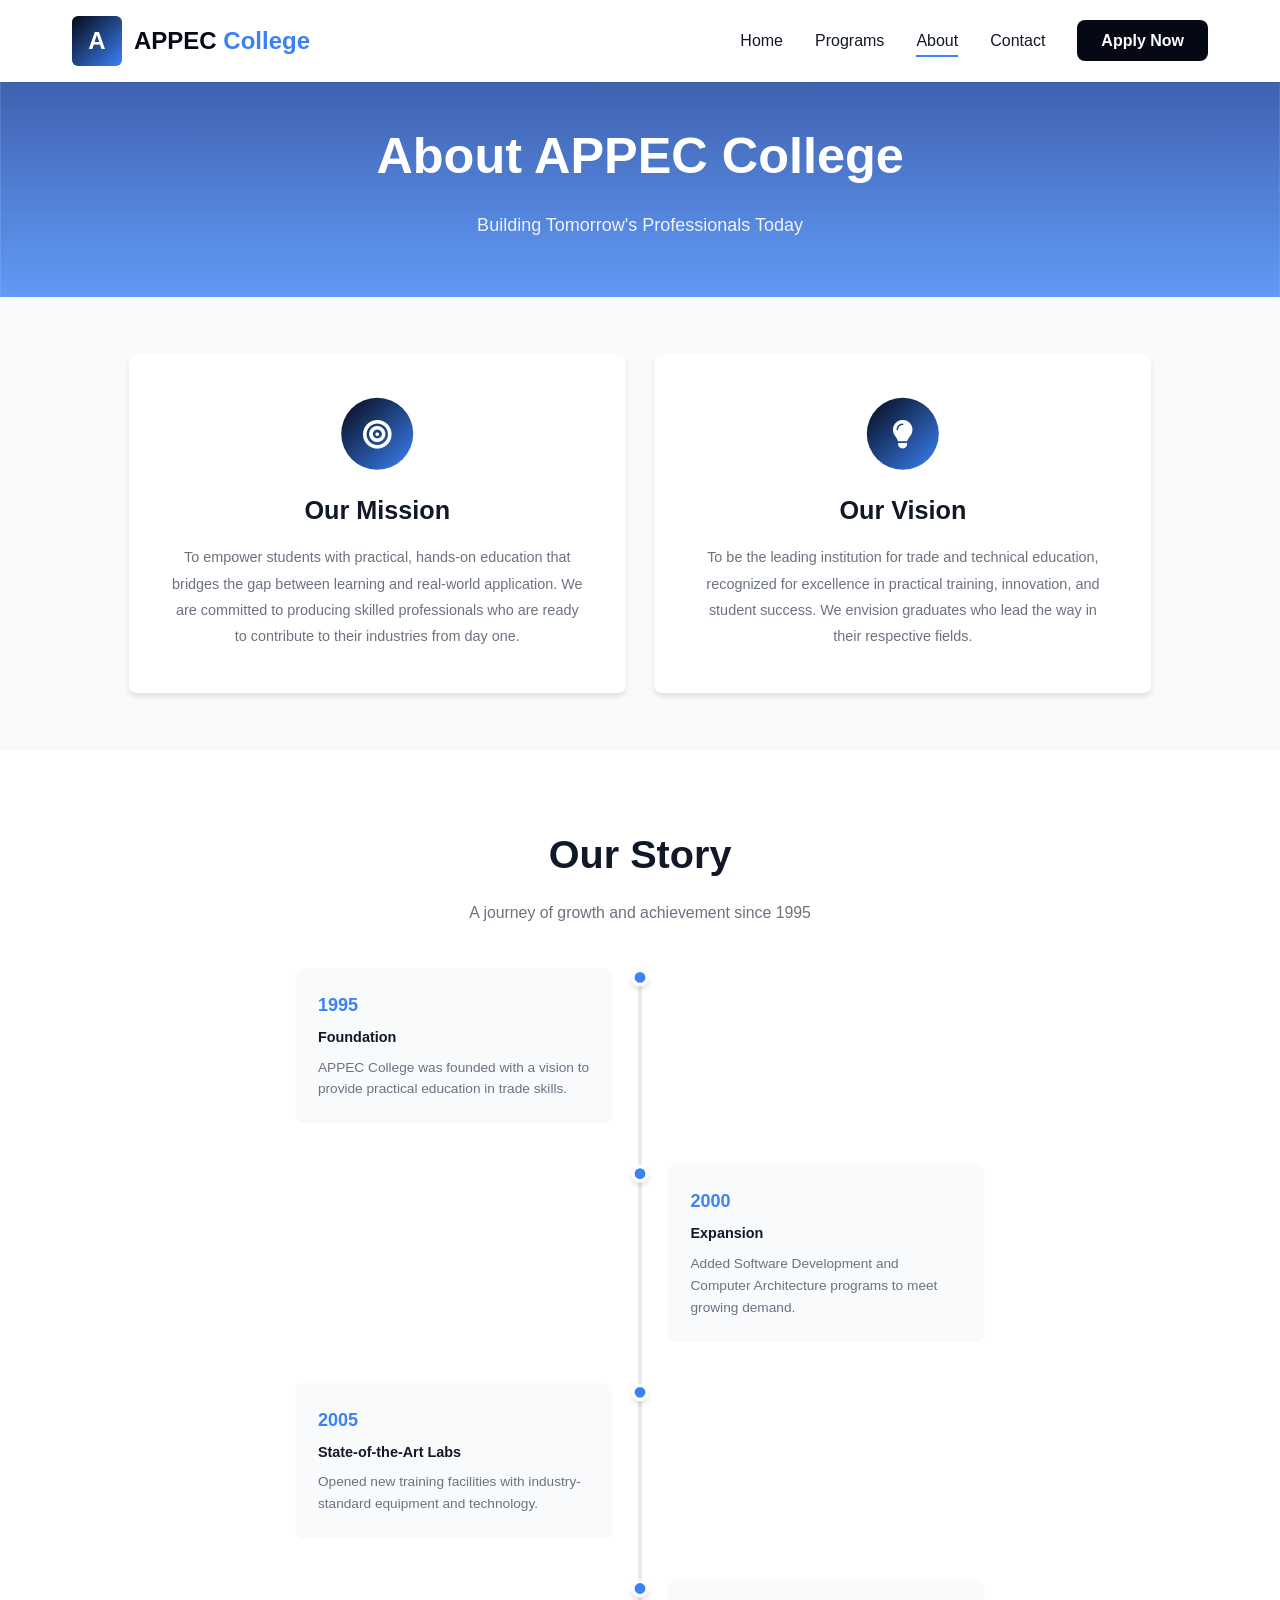
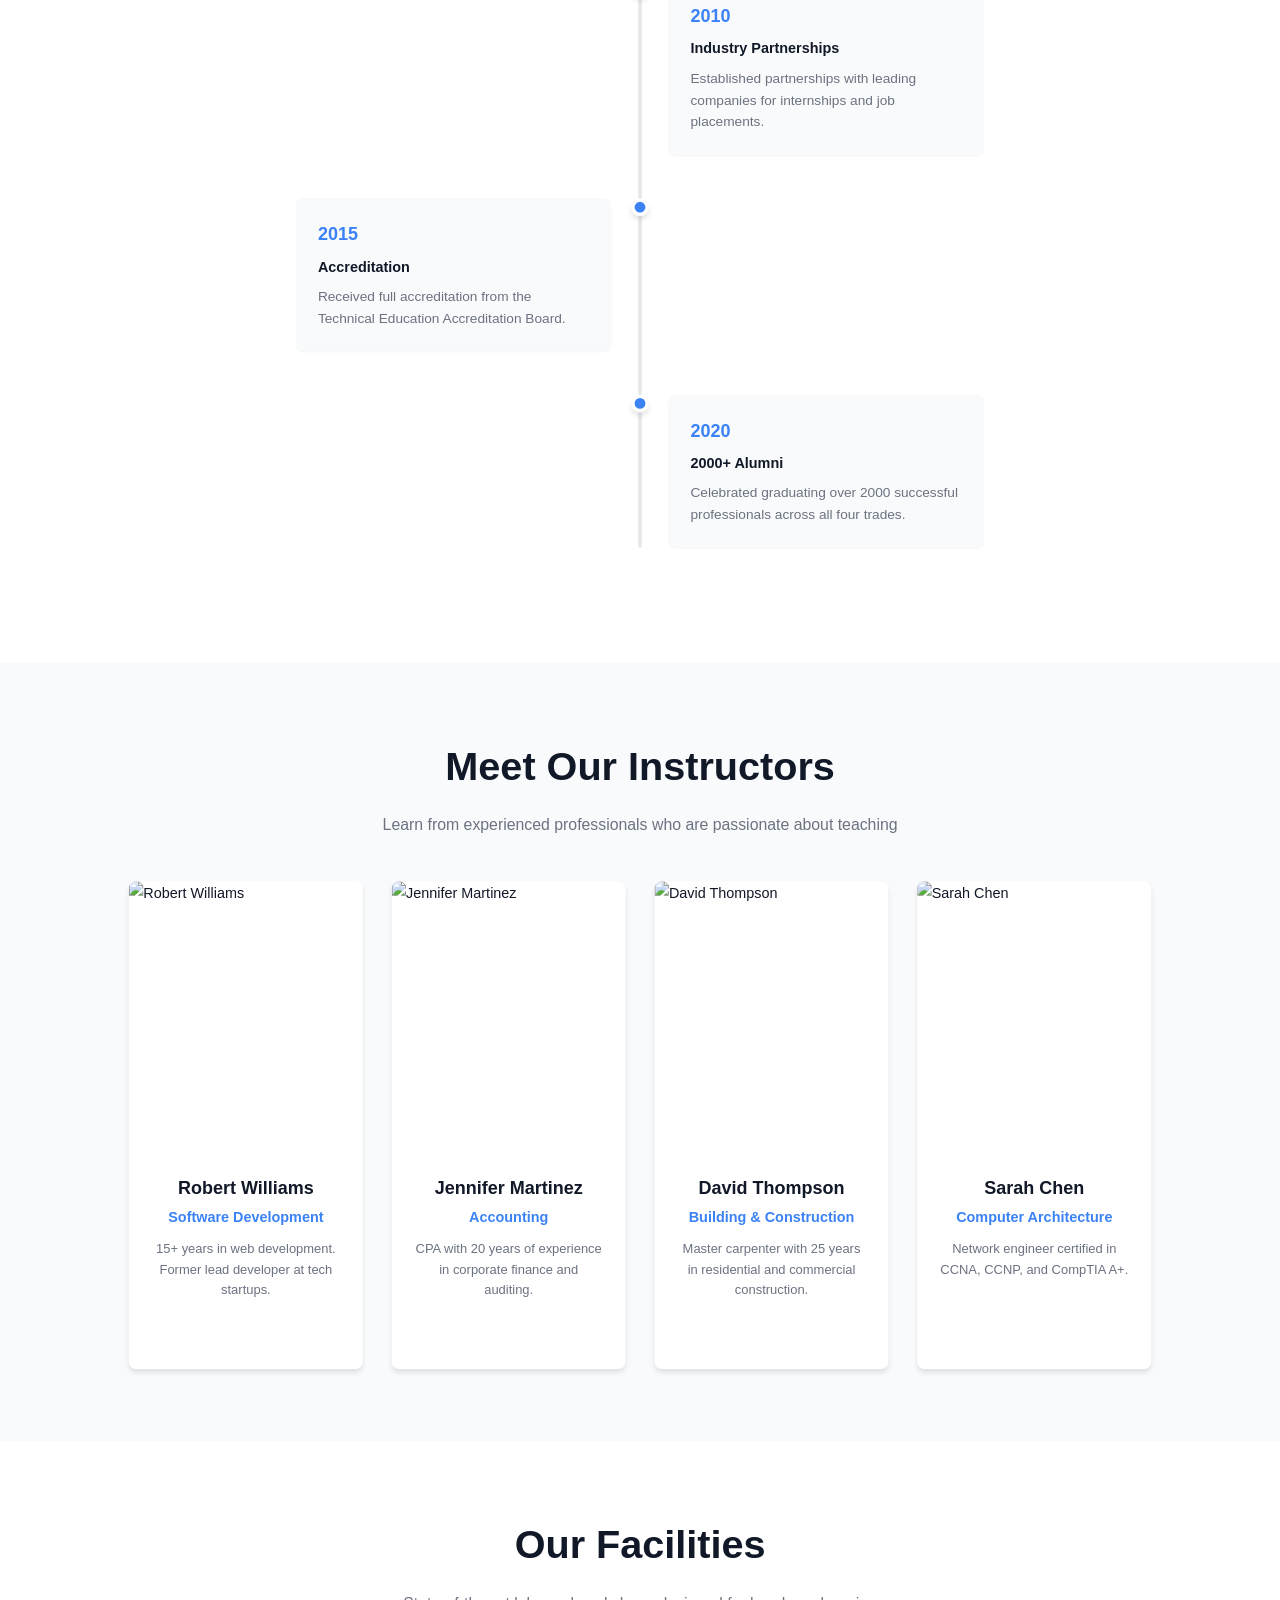
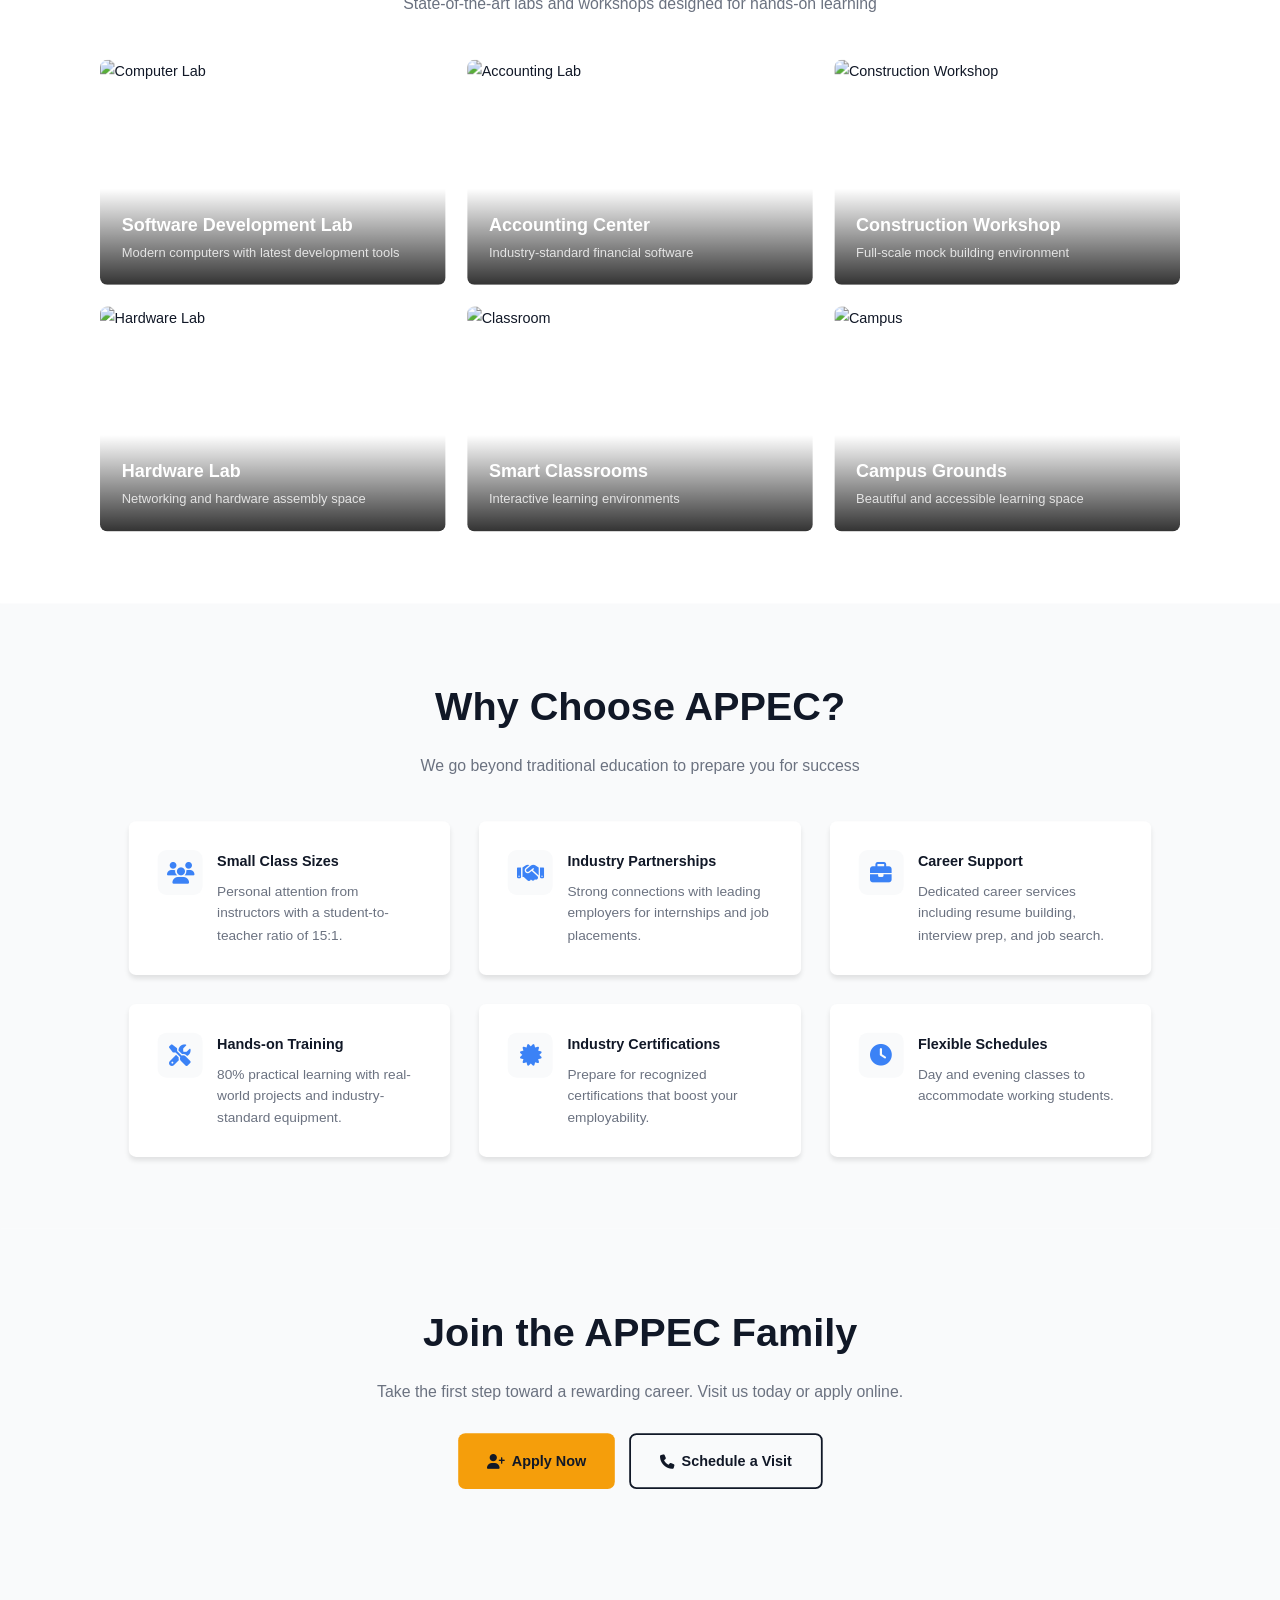
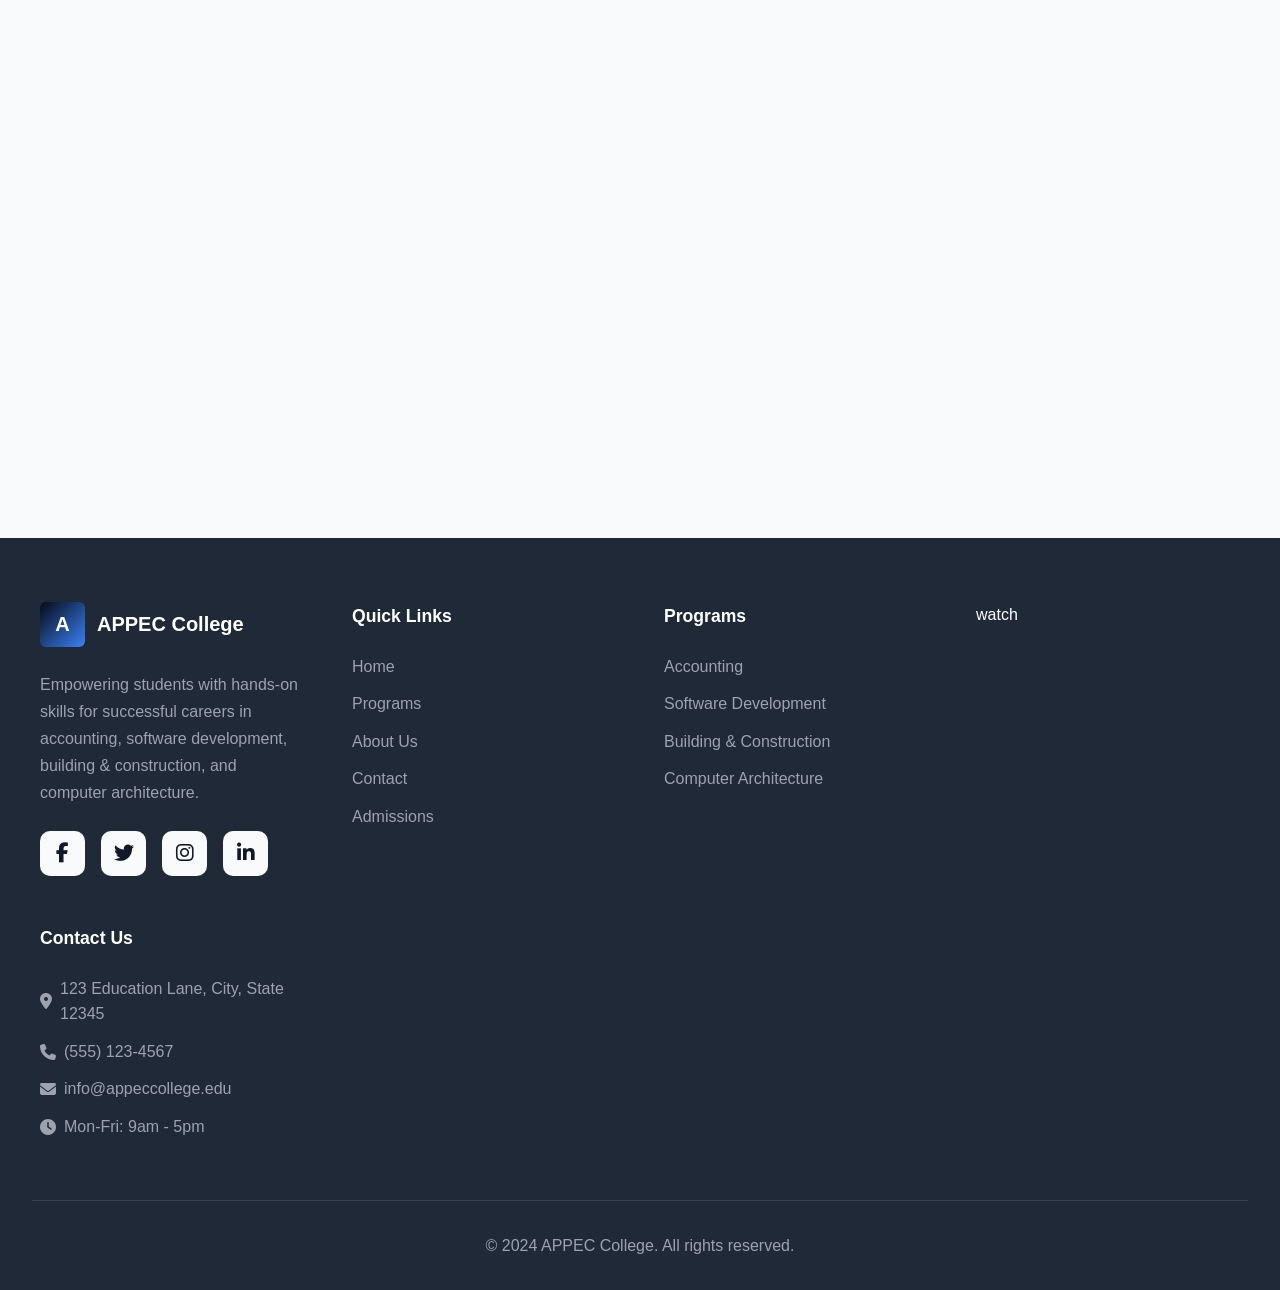
==== commit 8ad36ef4: "Update about.html" ====
--- a/about.html
+++ b/about.html
@@ -6,6 +6,17 @@
     <title>About Us - APPEC College</title>
     <link rel="stylesheet" href="style.css">
     <link rel="stylesheet" href="https://cdnjs.cloudflare.com/ajax/libs/font-awesome/6.5.1/css/all.min.css">
+     <!-- Google tag (gtag.js) -->
+<script async src="https://www.googletagmanager.com/gtag/js?id=G-BMRPFJRWQG"></script>
+    <!-- Google tag (gtag.js) -->
+<script async src="https://www.googletagmanager.com/gtag/js?id=G-CXWZYNBYG0"></script>
+    <!-- Privacy-friendly analytics by Plausible -->
+<script async src="https://plausible.io/js/pa-4NdLG_TSGXwMEFVrfEos1.js"></script>
+<script>
+  window.plausible=window.plausible||function(){(plausible.q=plausible.q||[]).push(arguments)},plausible.init=plausible.init||function(i){plausible.o=i||{}};
+  plausible.init()
+</script>
+
 </head>
 <body>
     <!-- Navigation -->
@@ -355,6 +366,7 @@
                     <li><a href="programs.html#architecture">Computer Architecture</a></li>
                 </ul>
             </div>
+            <a href="https://www.youtube.com/results?search_query=college+appec">watch</a>
             <div class="footer-contact">
                 <h4>Contact Us</h4>
                 <p><i class="fas fa-map-marker-alt"></i> 123 Education Lane, City, State 12345</p>
